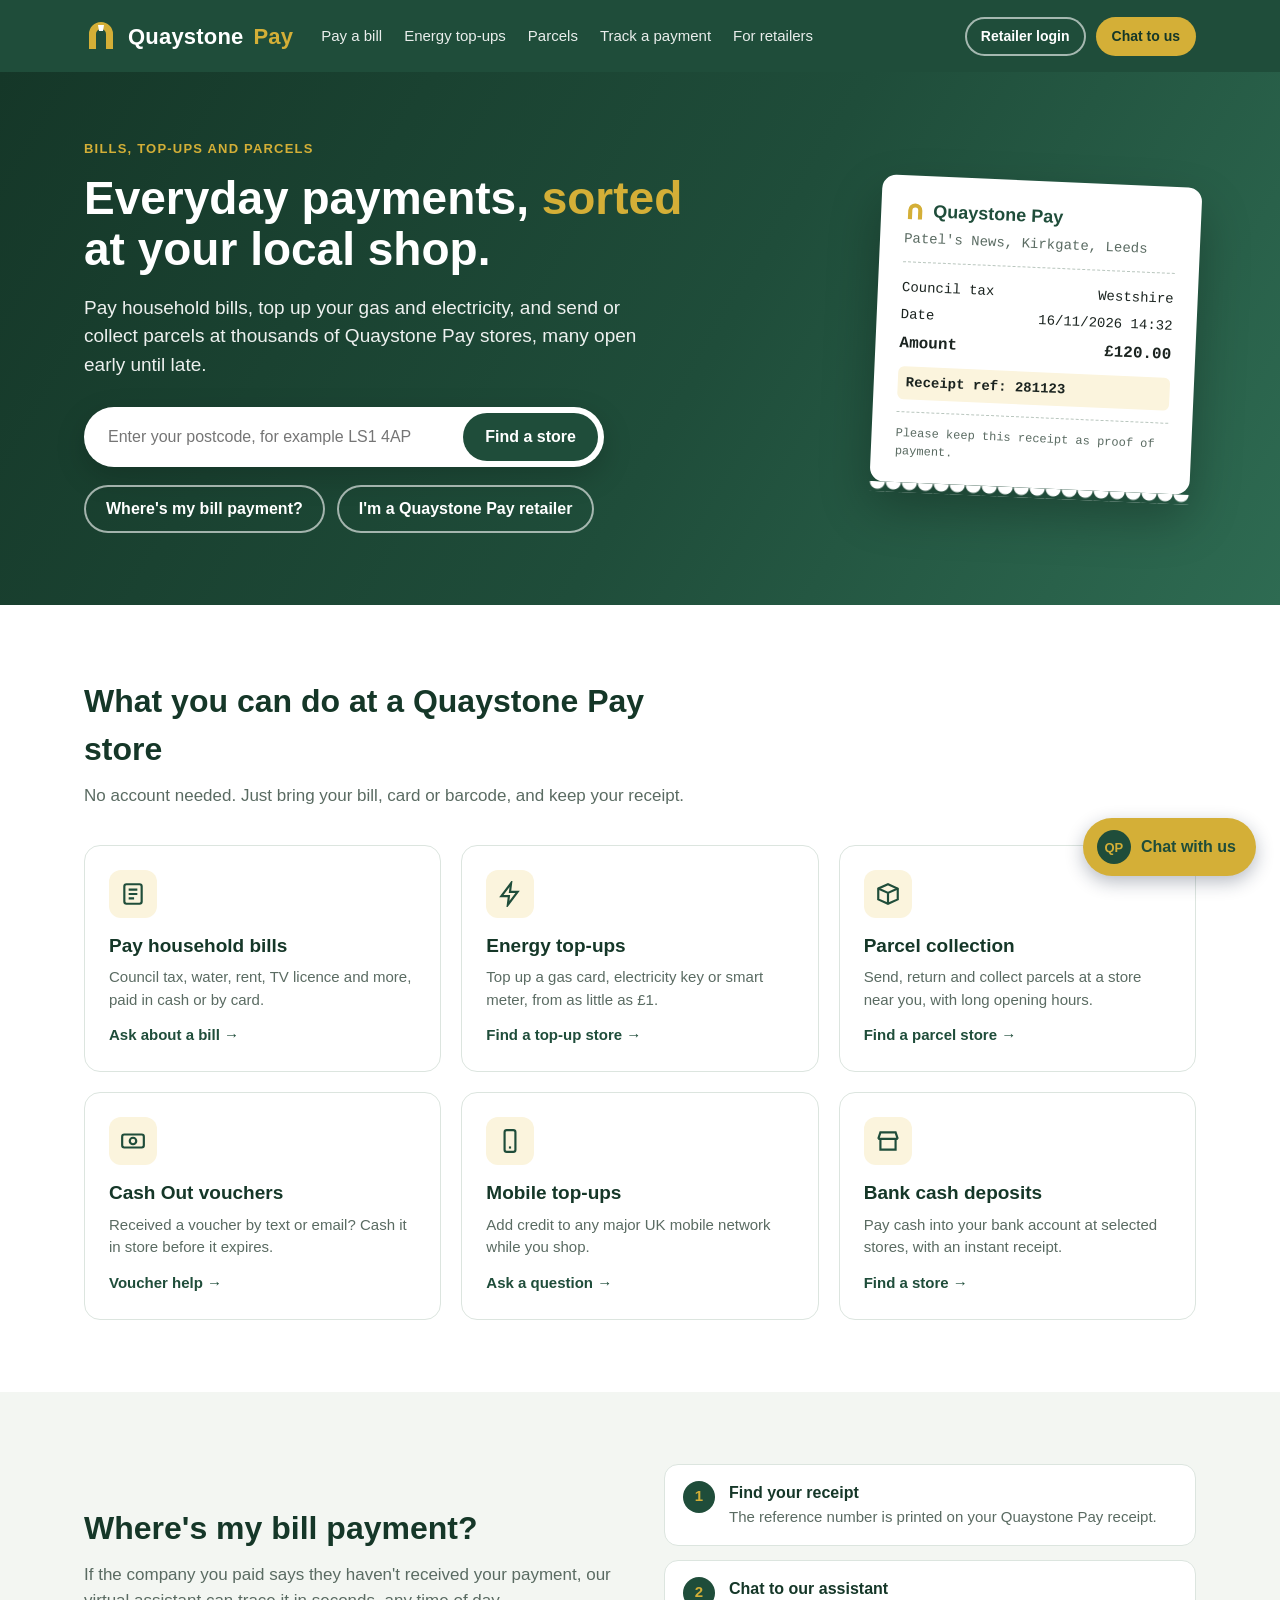
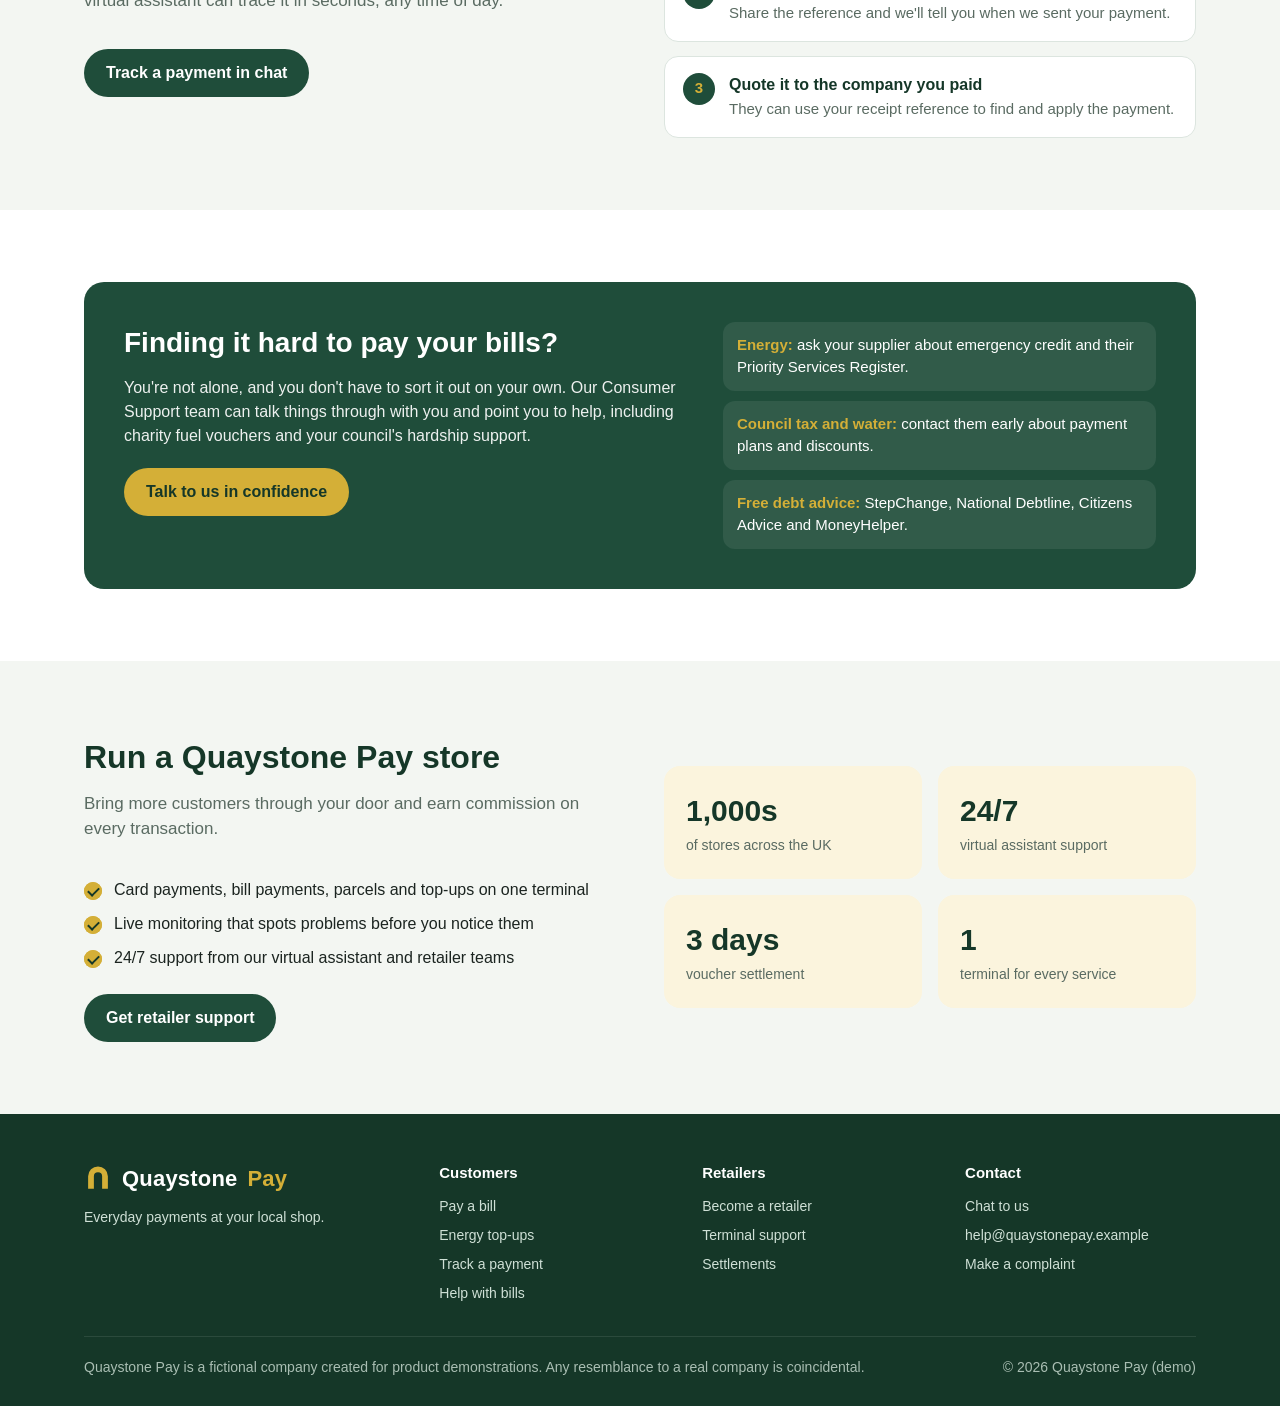
==== index.html @ 2b318c67 "Quaystone Pay demo website with custom web chat Co-authored-by: Cursor <cursoragent@cursor.com>" ====
<!DOCTYPE html>
<html lang="en-GB">
<head>
<meta charset="utf-8">
<meta name="viewport" content="width=device-width, initial-scale=1">
<title>Quaystone Pay | Bills, top-ups and parcels at your local shop</title>
<meta name="robots" content="noindex">
<link rel="stylesheet" href="quaystone-chat.css">
<style>
  :root {
    --forest: #1F4D3A; --forest-2: #2E6B52; --forest-dark: #153728;
    --gold: #D4AF37; --gold-soft: #FBF4DD; --ink: #1B2420; --muted: #5A6B62; --line: #DCE5DF; --bg: #F3F6F2;
  }
  * { box-sizing: border-box; }
  body { margin: 0; font-family: "Segoe UI", Arial, Helvetica, sans-serif; color: var(--ink); background: #fff; line-height: 1.5; }
  a { color: inherit; }
  .wrap { max-width: 1160px; margin: 0 auto; padding: 0 24px; }
  .btn { display: inline-flex; align-items: center; gap: 8px; border: 0; border-radius: 999px; padding: 12px 22px;
         font: inherit; font-weight: 700; cursor: pointer; text-decoration: none; }
  .btn-gold { background: var(--gold); color: var(--forest-dark); }
  .btn-gold:hover { background: #E2C254; }
  .btn-ghost { background: transparent; color: #fff; box-shadow: inset 0 0 0 2px rgba(255,255,255,.6); }
  .btn-ghost:hover { box-shadow: inset 0 0 0 2px #fff; }
  .btn-forest { background: var(--forest); color: #fff; }
  .btn-forest:hover { background: var(--forest-2); }

  .incident { display: none; background: var(--gold-soft); border-bottom: 1px solid #EAD9A0; color: var(--forest-dark); font-size: 14px; }
  .incident.show { display: block; }
  .incident .wrap { display: flex; gap: 10px; align-items: center; padding-top: 10px; padding-bottom: 10px; }
  .incident strong { white-space: nowrap; }

  header { background: var(--forest); color: #fff; position: sticky; top: 0; z-index: 10; }
  header .wrap { display: flex; align-items: center; gap: 28px; height: 72px; }
  .logo { display: flex; align-items: center; gap: 10px; font-size: 22px; font-weight: 800; letter-spacing: .2px; text-decoration: none; }
  .logo span { color: var(--gold); }
  nav { display: flex; gap: 22px; font-size: 15px; flex: 1; }
  nav a { text-decoration: none; opacity: .9; }
  nav a:hover { opacity: 1; text-decoration: underline; text-decoration-color: var(--gold); text-underline-offset: 6px; }
  .header-actions { display: flex; gap: 10px; }
  .header-actions .btn { padding: 9px 16px; font-size: 14px; }

  .hero { background: linear-gradient(120deg, var(--forest-dark) 0%, var(--forest) 55%, var(--forest-2) 100%); color: #fff; overflow: hidden; }
  .hero .wrap { display: grid; grid-template-columns: 1.15fr .85fr; gap: 48px; align-items: center; padding-top: 64px; padding-bottom: 72px; }
  .eyebrow { display: inline-block; font-size: 13px; font-weight: 700; letter-spacing: 1.2px; text-transform: uppercase; color: var(--gold); margin-bottom: 14px; }
  .hero h1 { font-size: 46px; line-height: 1.12; margin: 0 0 18px; }
  .hero h1 em { font-style: normal; color: var(--gold); }
  .hero p.lead { font-size: 19px; opacity: .92; margin: 0 0 28px; max-width: 560px; }
  .finder { display: flex; background: #fff; border-radius: 999px; padding: 6px; max-width: 520px; box-shadow: 0 10px 30px rgba(0,0,0,.18); }
  .finder input { flex: 1; border: 0; outline: none; font: inherit; font-size: 16px; padding: 0 18px; border-radius: 999px; color: var(--ink); min-width: 0; }
  .hero-links { margin-top: 18px; display: flex; gap: 12px; flex-wrap: wrap; }

  .receipt { background: #fff; color: var(--ink); border-radius: 14px; padding: 22px 24px; width: 320px; margin-left: auto;
             box-shadow: 0 24px 50px rgba(0,0,0,.28); transform: rotate(2.5deg); font-family: "Courier New", monospace; font-size: 14px; position: relative; }
  .receipt::after { content: ""; position: absolute; left: 0; right: 0; bottom: -10px; height: 10px;
                    background: radial-gradient(circle at 8px 0, #fff 7px, transparent 8px) repeat-x; background-size: 16px 10px; }
  .receipt .r-brand { font-family: "Segoe UI", Arial, sans-serif; font-weight: 800; color: var(--forest); font-size: 18px; display: flex; align-items: center; gap: 8px; }
  .receipt .r-row { display: flex; justify-content: space-between; padding: 3px 0; }
  .receipt hr { border: 0; border-top: 1px dashed #B9C6BE; margin: 12px 0; }
  .receipt .r-ref { background: var(--gold-soft); border-radius: 6px; padding: 6px 8px; font-weight: 700; margin-top: 8px; }
  .receipt .r-total { font-weight: 700; font-size: 16px; }

  section { padding: 72px 0; }
  .section-head { max-width: 640px; margin-bottom: 36px; }
  .section-head h2 { font-size: 32px; margin: 0 0 10px; color: var(--forest-dark); }
  .section-head p { color: var(--muted); font-size: 17px; margin: 0; }

  .services { display: grid; grid-template-columns: repeat(3, 1fr); gap: 20px; }
  .service { border: 1px solid var(--line); border-radius: 16px; padding: 24px; background: #fff; transition: transform .15s, box-shadow .15s; }
  .service:hover { transform: translateY(-3px); box-shadow: 0 12px 30px rgba(31,77,58,.12); }
  .service .icon { width: 48px; height: 48px; border-radius: 12px; background: var(--gold-soft); display: grid; place-items: center; margin-bottom: 14px; }
  .service h3 { margin: 0 0 6px; font-size: 19px; color: var(--forest-dark); }
  .service p { margin: 0 0 12px; color: var(--muted); font-size: 15px; }
  .service a { font-weight: 700; color: var(--forest); text-decoration: none; font-size: 15px; cursor: pointer; }
  .service a:hover { text-decoration: underline; }

  .track { background: var(--bg); }
  .track .wrap { display: grid; grid-template-columns: 1fr 1fr; gap: 48px; align-items: center; }
  .steps { list-style: none; padding: 0; margin: 0; display: grid; gap: 14px; }
  .steps li { display: flex; gap: 14px; background: #fff; border-radius: 14px; padding: 16px 18px; border: 1px solid var(--line); }
  .steps .num { flex: none; width: 32px; height: 32px; border-radius: 50%; background: var(--forest); color: var(--gold); font-weight: 800; display: grid; place-items: center; }
  .steps strong { display: block; color: var(--forest-dark); }
  .steps span { color: var(--muted); font-size: 15px; }

  .support { background: var(--forest); color: #fff; border-radius: 20px; padding: 40px; display: grid; grid-template-columns: 1.3fr 1fr; gap: 36px; }
  .support h2 { margin: 0 0 12px; font-size: 28px; }
  .support p { opacity: .92; margin: 0 0 20px; }
  .support ul { margin: 0; padding: 0; list-style: none; display: grid; gap: 10px; }
  .support li { background: rgba(255,255,255,.08); border-radius: 12px; padding: 12px 14px; font-size: 15px; }
  .support li b { color: var(--gold); }

  .retailers .wrap { display: grid; grid-template-columns: 1fr 1fr; gap: 48px; align-items: center; }
  .stats { display: grid; grid-template-columns: 1fr 1fr; gap: 16px; }
  .stat { border-radius: 16px; padding: 22px; background: var(--gold-soft); }
  .stat b { display: block; font-size: 30px; color: var(--forest-dark); }
  .stat span { color: var(--muted); font-size: 14px; }
  .ticks { list-style: none; padding: 0; margin: 0 0 24px; display: grid; gap: 10px; }
  .ticks li { padding-left: 30px; position: relative; }
  .ticks li::before { content: ""; position: absolute; left: 0; top: 4px; width: 18px; height: 18px; border-radius: 50%; background: var(--gold);
                      -webkit-mask: none; box-shadow: inset 0 0 0 5px var(--gold); }
  .ticks li::after { content: ""; position: absolute; left: 6px; top: 7px; width: 5px; height: 9px; border: solid var(--forest-dark); border-width: 0 2px 2px 0; transform: rotate(45deg); }

  footer { background: var(--forest-dark); color: #CFE0D6; padding: 48px 0 28px; font-size: 14px; }
  footer .cols { display: grid; grid-template-columns: 1.4fr 1fr 1fr 1fr; gap: 32px; margin-bottom: 32px; }
  footer h4 { color: #fff; margin: 0 0 12px; font-size: 15px; }
  footer ul { list-style: none; padding: 0; margin: 0; display: grid; gap: 8px; }
  footer a { text-decoration: none; }
  footer a:hover { color: #fff; }
  .disclaimer { border-top: 1px solid rgba(255,255,255,.12); padding-top: 20px; display: flex; justify-content: space-between; gap: 16px; flex-wrap: wrap; opacity: .8; }

  @media (max-width: 900px) {
    nav, .header-actions .btn-ghost { display: none; }
    .hero .wrap, .track .wrap, .retailers .wrap, .support { grid-template-columns: 1fr; }
    .receipt { margin: 10px auto 0; }
    .services { grid-template-columns: 1fr 1fr; }
    footer .cols { grid-template-columns: 1fr 1fr; }
    .hero h1 { font-size: 36px; }
  }
  @media (max-width: 560px) { .services { grid-template-columns: 1fr; } }
</style>
</head>
<body>

<div class="incident" id="incident" role="status">
  <div class="wrap">
    <strong>Retailer service update:</strong>
    <span>We're aware of an issue affecting card payments at some Quaystone Pay stores. Our engineers are working to fix it as quickly as possible.</span>
  </div>
</div>

<header>
  <div class="wrap">
    <a class="logo" href="#" aria-label="Quaystone Pay home">
      <svg width="34" height="34" viewBox="0 0 34 34" aria-hidden="true">
        <path d="M5 30V15a12 12 0 0 1 24 0v15h-7V15a5 5 0 0 0-10 0v15z" fill="#D4AF37"/>
        <path d="M14 6h6l-1 6h-4z" fill="#fff"/>
      </svg>
      Quaystone<span>Pay</span>
    </a>
    <nav aria-label="Main">
      <a href="#services">Pay a bill</a>
      <a href="#services">Energy top-ups</a>
      <a href="#services">Parcels</a>
      <a href="#track">Track a payment</a>
      <a href="#retailers">For retailers</a>
    </nav>
    <div class="header-actions">
      <a class="btn btn-ghost" href="#retailers">Retailer login</a>
      <button class="btn btn-gold" data-chat type="button">Chat to us</button>
    </div>
  </div>
</header>

<main>
  <div class="hero">
    <div class="wrap">
      <div>
        <span class="eyebrow">Bills, top-ups and parcels</span>
        <h1>Everyday payments, <em>sorted</em> at your local shop.</h1>
        <p class="lead">Pay household bills, top up your gas and electricity, and send or collect parcels at thousands of Quaystone Pay stores, many open early until late.</p>
        <form class="finder" id="finder" role="search" aria-label="Find a store">
          <input id="postcode" type="text" placeholder="Enter your postcode, for example LS1 4AP" aria-label="Postcode" autocomplete="postal-code">
          <button class="btn btn-forest" type="submit">Find a store</button>
        </form>
        <div class="hero-links">
          <button class="btn btn-ghost" data-chat type="button">Where's my bill payment?</button>
          <button class="btn btn-ghost" data-chat type="button">I'm a Quaystone Pay retailer</button>
        </div>
      </div>
      <div aria-hidden="true">
        <div class="receipt">
          <div class="r-brand">
            <svg width="20" height="20" viewBox="0 0 34 34"><path d="M5 30V15a12 12 0 0 1 24 0v15h-7V15a5 5 0 0 0-10 0v15z" fill="#D4AF37"/></svg>
            Quaystone Pay
          </div>
          <div style="color:#5A6B62;margin-top:4px">Patel's News, Kirkgate, Leeds</div>
          <hr>
          <div class="r-row"><span>Council tax</span><span>Westshire</span></div>
          <div class="r-row"><span>Date</span><span>16/11/2026 14:32</span></div>
          <div class="r-row r-total"><span>Amount</span><span>&pound;120.00</span></div>
          <div class="r-ref">Receipt ref: 281123</div>
          <hr>
          <div style="font-size:12px;color:#5A6B62">Please keep this receipt as proof of payment.</div>
        </div>
      </div>
    </div>
  </div>

  <section id="services">
    <div class="wrap">
      <div class="section-head">
        <h2>What you can do at a Quaystone Pay store</h2>
        <p>No account needed. Just bring your bill, card or barcode, and keep your receipt.</p>
      </div>
      <div class="services">
        <div class="service">
          <div class="icon"><svg width="26" height="26" viewBox="0 0 24 24" fill="none" stroke="#1F4D3A" stroke-width="2"><rect x="4" y="3" width="16" height="18" rx="2"/><path d="M8 8h8M8 12h8M8 16h5"/></svg></div>
          <h3>Pay household bills</h3>
          <p>Council tax, water, rent, TV licence and more, paid in cash or by card.</p>
          <a data-chat>Ask about a bill &rarr;</a>
        </div>
        <div class="service">
          <div class="icon"><svg width="26" height="26" viewBox="0 0 24 24" fill="none" stroke="#1F4D3A" stroke-width="2"><path d="M13 2 4 14h7l-1 8 9-12h-7z"/></svg></div>
          <h3>Energy top-ups</h3>
          <p>Top up a gas card, electricity key or smart meter, from as little as &pound;1.</p>
          <a data-chat>Find a top-up store &rarr;</a>
        </div>
        <div class="service">
          <div class="icon"><svg width="26" height="26" viewBox="0 0 24 24" fill="none" stroke="#1F4D3A" stroke-width="2"><path d="M3 7l9-4 9 4v10l-9 4-9-4z"/><path d="M3 7l9 4 9-4M12 11v10"/></svg></div>
          <h3>Parcel collection</h3>
          <p>Send, return and collect parcels at a store near you, with long opening hours.</p>
          <a data-chat>Find a parcel store &rarr;</a>
        </div>
        <div class="service">
          <div class="icon"><svg width="26" height="26" viewBox="0 0 24 24" fill="none" stroke="#1F4D3A" stroke-width="2"><rect x="2" y="6" width="20" height="12" rx="2"/><circle cx="12" cy="12" r="3"/></svg></div>
          <h3>Cash Out vouchers</h3>
          <p>Received a voucher by text or email? Cash it in store before it expires.</p>
          <a data-chat>Voucher help &rarr;</a>
        </div>
        <div class="service">
          <div class="icon"><svg width="26" height="26" viewBox="0 0 24 24" fill="none" stroke="#1F4D3A" stroke-width="2"><rect x="7" y="2" width="10" height="20" rx="2"/><path d="M11 18h2"/></svg></div>
          <h3>Mobile top-ups</h3>
          <p>Add credit to any major UK mobile network while you shop.</p>
          <a data-chat>Ask a question &rarr;</a>
        </div>
        <div class="service">
          <div class="icon"><svg width="26" height="26" viewBox="0 0 24 24" fill="none" stroke="#1F4D3A" stroke-width="2"><path d="M3 10h18M5 10V20h14V10M3 10l2-6h14l2 6"/></svg></div>
          <h3>Bank cash deposits</h3>
          <p>Pay cash into your bank account at selected stores, with an instant receipt.</p>
          <a data-chat>Find a store &rarr;</a>
        </div>
      </div>
    </div>
  </section>

  <section class="track" id="track">
    <div class="wrap">
      <div>
        <div class="section-head">
          <h2>Where's my bill payment?</h2>
          <p>If the company you paid says they haven't received your payment, our virtual assistant can trace it in seconds, any time of day.</p>
        </div>
        <button class="btn btn-forest" data-chat type="button">Track a payment in chat</button>
      </div>
      <ol class="steps">
        <li><span class="num">1</span><div><strong>Find your receipt</strong><span>The reference number is printed on your Quaystone Pay receipt.</span></div></li>
        <li><span class="num">2</span><div><strong>Chat to our assistant</strong><span>Share the reference and we'll tell you when we sent your payment.</span></div></li>
        <li><span class="num">3</span><div><strong>Quote it to the company you paid</strong><span>They can use your receipt reference to find and apply the payment.</span></div></li>
      </ol>
    </div>
  </section>

  <section id="support">
    <div class="wrap">
      <div class="support">
        <div>
          <h2>Finding it hard to pay your bills?</h2>
          <p>You're not alone, and you don't have to sort it out on your own. Our Consumer Support team can talk things through with you and point you to help, including charity fuel vouchers and your council's hardship support.</p>
          <button class="btn btn-gold" data-chat type="button">Talk to us in confidence</button>
        </div>
        <ul>
          <li><b>Energy:</b> ask your supplier about emergency credit and their Priority Services Register.</li>
          <li><b>Council tax and water:</b> contact them early about payment plans and discounts.</li>
          <li><b>Free debt advice:</b> StepChange, National Debtline, Citizens Advice and MoneyHelper.</li>
        </ul>
      </div>
    </div>
  </section>

  <section class="retailers" id="retailers" style="background:var(--bg)">
    <div class="wrap">
      <div>
        <div class="section-head">
          <h2>Run a Quaystone Pay store</h2>
          <p>Bring more customers through your door and earn commission on every transaction.</p>
        </div>
        <ul class="ticks">
          <li>Card payments, bill payments, parcels and top-ups on one terminal</li>
          <li>Live monitoring that spots problems before you notice them</li>
          <li>24/7 support from our virtual assistant and retailer teams</li>
        </ul>
        <button class="btn btn-forest" data-chat type="button">Get retailer support</button>
      </div>
      <div class="stats">
        <div class="stat"><b>1,000s</b><span>of stores across the UK</span></div>
        <div class="stat"><b>24/7</b><span>virtual assistant support</span></div>
        <div class="stat"><b>3 days</b><span>voucher settlement</span></div>
        <div class="stat"><b>1</b><span>terminal for every service</span></div>
      </div>
    </div>
  </section>
</main>

<footer>
  <div class="wrap">
    <div class="cols">
      <div>
        <a class="logo" href="#" style="color:#fff">
          <svg width="28" height="28" viewBox="0 0 34 34" aria-hidden="true"><path d="M5 30V15a12 12 0 0 1 24 0v15h-7V15a5 5 0 0 0-10 0v15z" fill="#D4AF37"/></svg>
          Quaystone<span>Pay</span>
        </a>
        <p style="margin-top:12px;max-width:280px">Everyday payments at your local shop.</p>
      </div>
      <div><h4>Customers</h4><ul><li><a href="#services">Pay a bill</a></li><li><a href="#services">Energy top-ups</a></li><li><a href="#track">Track a payment</a></li><li><a href="#support">Help with bills</a></li></ul></div>
      <div><h4>Retailers</h4><ul><li><a href="#retailers">Become a retailer</a></li><li><a href="#retailers">Terminal support</a></li><li><a href="#retailers">Settlements</a></li></ul></div>
      <div><h4>Contact</h4><ul><li><a data-chat href="#">Chat to us</a></li><li><a href="#">help@quaystonepay.example</a></li><li><a data-chat href="#">Make a complaint</a></li></ul></div>
    </div>
    <div class="disclaimer">
      <span>Quaystone Pay is a fictional company created for product demonstrations. Any resemblance to a real company is coincidental.</span>
      <span>&copy; 2026 Quaystone Pay (demo)</span>
    </div>
  </div>
</footer>

<script>
  (function () {
    var params = new URLSearchParams(location.search);
    if (params.get("incident") === "1") document.getElementById("incident").classList.add("show");
    function openChat(e) {
      if (e) e.preventDefault();
      if (window.QuaystoneChat) window.QuaystoneChat.open();
    }
    document.querySelectorAll("[data-chat]").forEach(function (node) { node.addEventListener("click", openChat); });
    document.getElementById("finder").addEventListener("submit", openChat);
  })();
</script>
<script>
  window.PP_CHAT_CONFIG = {
    environment: "prod-euw2",
    deploymentId: ""
  };
</script>
<script src="quaystone-chat-faqs.js"></script>
<script src="quaystone-chat.js"></script>
</body>
</html>
---- quaystone-chat.css ----
#ppc-root, #ppc-root * { box-sizing: border-box; font-family: Arial, "Helvetica Neue", Helvetica, sans-serif; }
#ppc-root { --navy: #1F4D3A; --navy-2: #2E6B52; --yellow: #D4AF37; --bg: #F3F6F2; --muted: #5B6475; --line: #D6E0D9; --green: #1E7B4A; }

#ppc-launcher {
  position: fixed; right: 24px; bottom: 24px; z-index: 2147483646;
  display: flex; align-items: center; gap: 10px;
  background: var(--yellow); color: var(--navy); border: none; border-radius: 30px;
  padding: 12px 20px 12px 14px; font-weight: 700; font-size: 16px; cursor: pointer;
  box-shadow: 0 6px 18px rgba(20, 33, 61, .3); transition: transform .15s ease;
}
#ppc-launcher:hover { transform: translateY(-2px); }
#ppc-launcher .ppc-launcher-icon {
  width: 34px; height: 34px; border-radius: 50%; background: var(--navy); color: var(--yellow);
  display: flex; align-items: center; justify-content: center; font-size: 13px; font-weight: 800;
}
#ppc-launcher.ppc-hidden { display: none; }
#ppc-teaser {
  position: fixed; right: 24px; bottom: 90px; z-index: 2147483646; max-width: 260px;
  background: #fff; color: var(--navy); border-radius: 14px 14px 4px 14px; padding: 12px 14px;
  font-size: 14px; box-shadow: 0 6px 18px rgba(20, 33, 61, .2); border: 1px solid var(--line);
}
#ppc-teaser.ppc-hidden { display: none; }

#ppc-panel {
  position: fixed; right: 24px; bottom: 24px; z-index: 2147483647;
  width: 400px; height: min(680px, calc(100vh - 48px));
  display: flex; flex-direction: column; overflow: hidden;
  background: var(--bg); border-radius: 16px; box-shadow: 0 12px 40px rgba(20, 33, 61, .35);
  transform-origin: bottom right; transition: transform .2s ease, opacity .2s ease;
}
#ppc-panel.ppc-closed { transform: scale(.9); opacity: 0; pointer-events: none; }

.ppc-header { background: var(--navy); color: #fff; padding: 14px 16px 12px; display: flex; align-items: center; gap: 12px; }
.ppc-header-avatar {
  width: 40px; height: 40px; border-radius: 50%; background: var(--yellow); color: var(--navy);
  display: flex; align-items: center; justify-content: center; font-weight: 800; font-size: 14px; flex: none;
}
.ppc-header-avatar.ppc-human { background: var(--green); color: #fff; }
.ppc-header-text { flex: 1; min-width: 0; }
.ppc-brand { font-size: 17px; font-weight: 800; }
.ppc-brand span { color: var(--yellow); }
.ppc-status { font-size: 12px; color: #CFE0D6; margin-top: 2px; display: flex; align-items: center; gap: 6px; }
.ppc-status::before { content: ""; width: 8px; height: 8px; border-radius: 50%; background: #3DDC84; }
.ppc-header button {
  background: transparent; border: none; color: #fff; font-size: 20px; cursor: pointer;
  width: 32px; height: 32px; border-radius: 50%;
}
.ppc-header button:hover { background: rgba(255, 255, 255, .12); }
.ppc-stripe { height: 4px; background: var(--yellow); flex: none; }

.ppc-tabs { display: flex; background: #fff; border-bottom: 1px solid var(--line); flex: none; }
.ppc-tab {
  flex: 1; background: none; border: none; border-bottom: 3px solid transparent; padding: 10px 8px;
  font-size: 13px; font-weight: 700; color: var(--muted); cursor: pointer;
}
.ppc-tab.ppc-active { color: var(--navy); border-bottom-color: var(--yellow); }
.ppc-view { flex: 1; min-height: 0; display: flex; flex-direction: column; }
.ppc-hidden-view { display: none; }

.ppc-help { overflow-y: auto; padding: 14px; gap: 10px; }
.ppc-help-intro { font-size: 13px; color: var(--muted); }
.ppc-help-search {
  width: 100%; border: 1px solid var(--line); border-radius: 20px; padding: 10px 14px; font-size: 14px; outline: none; flex: none;
}
.ppc-help-search:focus { border-color: var(--navy-2); }
.ppc-help-group { margin-top: 6px; }
.ppc-help-group-title { font-size: 11px; font-weight: 800; letter-spacing: .5px; text-transform: uppercase; color: var(--muted); margin: 6px 2px; }
.ppc-faq { background: #fff; border: 1px solid var(--line); border-radius: 10px; margin-bottom: 6px; overflow: hidden; }
.ppc-faq-q {
  width: 100%; text-align: left; background: none; border: none; padding: 11px 36px 11px 12px; position: relative;
  font-size: 13.5px; font-weight: 700; color: var(--navy); cursor: pointer; line-height: 1.35;
}
.ppc-faq-q::after { content: "+"; position: absolute; right: 14px; top: 9px; font-size: 18px; color: var(--navy-2); }
.ppc-open .ppc-faq-q::after { content: "\2013"; }
.ppc-faq-q:hover { background: #F6F8F5; }
.ppc-faq-a { display: none; padding: 0 12px 12px; font-size: 13px; color: #1B1F27; line-height: 1.5; border-top: 3px solid var(--yellow); }
.ppc-open .ppc-faq-a { display: block; }
.ppc-faq-a p { margin: 10px 0 4px; }
.ppc-faq-a ol, .ppc-faq-a ul { margin: 8px 0 4px; padding-left: 20px; }
.ppc-faq-a li { margin-bottom: 4px; }
.ppc-faq-cta {
  margin-top: 8px; background: var(--navy); color: #fff; border: none; border-radius: 16px;
  padding: 8px 14px; font-size: 12.5px; font-weight: 700; cursor: pointer;
}
.ppc-faq-cta:hover { background: var(--navy-2); }
.ppc-help-empty { display: none; text-align: center; font-size: 13px; color: var(--muted); padding: 16px; }
.ppc-help-empty .ppc-chip { margin-top: 8px; }

.ppc-banner { display: none; padding: 10px 16px; font-size: 13px; font-weight: 700; color: var(--navy); background: #FFF4CC; border-bottom: 1px solid #F3DE8A; }
.ppc-banner.ppc-show { display: flex; align-items: center; gap: 8px; }
.ppc-banner.ppc-connected { background: #E3F4EA; border-bottom-color: #BFE3CC; color: var(--green); }
.ppc-spinner { width: 14px; height: 14px; border: 2px solid var(--navy); border-top-color: transparent; border-radius: 50%; animation: ppc-spin .8s linear infinite; }
@keyframes ppc-spin { to { transform: rotate(360deg); } }

.ppc-log { flex: 1; overflow-y: auto; padding: 16px 14px 8px; display: flex; flex-direction: column; gap: 10px; }
.ppc-row { display: flex; gap: 8px; align-items: flex-end; max-width: 100%; }
.ppc-row.ppc-me { justify-content: flex-end; }
.ppc-avatar {
  width: 28px; height: 28px; border-radius: 50%; background: var(--yellow); color: var(--navy);
  font-size: 11px; font-weight: 800; display: flex; align-items: center; justify-content: center; flex: none;
}
.ppc-avatar.ppc-human { background: var(--green); color: #fff; }
.ppc-stack { display: flex; flex-direction: column; gap: 6px; max-width: 80%; }
.ppc-me .ppc-stack { align-items: flex-end; }
.ppc-name { font-size: 11px; color: var(--muted); margin: 0 4px; }
.ppc-bubble { padding: 10px 13px; border-radius: 16px; font-size: 14px; line-height: 1.45; white-space: pre-wrap; word-wrap: break-word; }
.ppc-them .ppc-bubble { background: #fff; color: #1B1F27; border: 1px solid var(--line); border-bottom-left-radius: 4px; }
.ppc-me .ppc-bubble { background: var(--navy); color: #fff; border-bottom-right-radius: 4px; }
.ppc-time { font-size: 10px; color: var(--muted); margin: 0 4px; }

.ppc-system { align-self: center; font-size: 12px; color: var(--muted); background: #E8EFEA; border-radius: 12px; padding: 5px 12px; text-align: center; }
.ppc-system.ppc-success { background: #E3F4EA; color: var(--green); font-weight: 700; }

.ppc-card { background: #fff; border: 1px solid var(--line); border-radius: 12px; overflow: hidden; width: 100%; min-width: 250px; }
.ppc-card-head { background: var(--navy); color: #fff; padding: 9px 12px; font-size: 12px; font-weight: 700; letter-spacing: .3px; display: flex; justify-content: space-between; align-items: center; }
.ppc-card-head .ppc-pill { background: var(--yellow); color: var(--navy); border-radius: 10px; padding: 2px 8px; font-size: 11px; }
.ppc-card-body { padding: 12px; font-size: 13px; color: #1B1F27; }
.ppc-card-title { font-size: 15px; font-weight: 800; color: var(--navy); }
.ppc-card-line { margin-top: 5px; color: var(--muted); }
.ppc-tags { display: flex; flex-wrap: wrap; gap: 5px; margin-top: 9px; }
.ppc-tag { font-size: 11px; background: #EEF3EF; color: var(--navy); border-radius: 10px; padding: 3px 8px; }
.ppc-tag.ppc-match { background: var(--yellow); font-weight: 700; }
.ppc-card-actions { border-top: 1px solid var(--line); display: flex; }
.ppc-card-actions a { flex: 1; text-align: center; padding: 9px; font-size: 13px; font-weight: 700; color: var(--navy); text-decoration: none; }
.ppc-card-actions a:hover { background: #F6F8F5; }

.ppc-steps { margin-top: 10px; display: flex; flex-direction: column; gap: 8px; }
.ppc-step { display: flex; gap: 10px; align-items: flex-start; }
.ppc-dot { width: 20px; height: 20px; border-radius: 50%; flex: none; display: flex; align-items: center; justify-content: center; font-size: 11px; font-weight: 800; }
.ppc-dot.ppc-done { background: var(--green); color: #fff; }
.ppc-dot.ppc-wait { background: #fff; border: 2px solid var(--yellow); color: var(--navy); }
.ppc-step-text strong { display: block; color: var(--navy); font-size: 13px; }
.ppc-step-text span { color: var(--muted); font-size: 12px; }
.ppc-note { margin-top: 10px; font-size: 12px; background: #FFF8DB; border-radius: 8px; padding: 8px 10px; color: var(--navy); }

.ppc-typing { display: inline-flex; gap: 4px; padding: 12px 14px; background: #fff; border: 1px solid var(--line); border-radius: 16px; border-bottom-left-radius: 4px; }
.ppc-typing i { width: 7px; height: 7px; border-radius: 50%; background: var(--navy-2); opacity: .4; animation: ppc-bounce 1.2s infinite; }
.ppc-typing i:nth-child(2) { animation-delay: .15s; }
.ppc-typing i:nth-child(3) { animation-delay: .3s; }
@keyframes ppc-bounce { 0%, 60%, 100% { transform: translateY(0); opacity: .4; } 30% { transform: translateY(-4px); opacity: 1; } }

.ppc-chips { display: flex; flex-wrap: wrap; gap: 6px; padding: 4px 14px 8px; }
.ppc-chip {
  background: #fff; color: var(--navy); border: 1.5px solid var(--navy); border-radius: 18px;
  padding: 7px 13px; font-size: 13px; font-weight: 700; cursor: pointer;
}
.ppc-chip:hover { background: var(--yellow); border-color: var(--yellow); }

.ppc-composer { display: flex; gap: 8px; padding: 10px 12px 12px; background: #fff; border-top: 1px solid var(--line); }
.ppc-composer textarea {
  flex: 1; resize: none; border: 1px solid var(--line); border-radius: 20px; padding: 10px 14px;
  font-size: 14px; max-height: 110px; outline: none; color: #1B1F27;
}
.ppc-composer textarea:focus { border-color: var(--navy-2); }
.ppc-composer button {
  width: 42px; height: 42px; border-radius: 50%; border: none; background: var(--yellow); color: var(--navy);
  font-size: 18px; font-weight: 800; cursor: pointer; flex: none;
}
.ppc-composer button:disabled { opacity: .5; cursor: default; }
.ppc-footer { text-align: center; font-size: 10px; color: var(--muted); padding: 0 0 8px; background: #fff; }

.ppc-ended { display: none; padding: 12px; background: #fff; border-top: 1px solid var(--line); text-align: center; }
.ppc-ended.ppc-show { display: block; }
.ppc-ended button { background: var(--navy); color: #fff; border: none; border-radius: 20px; padding: 10px 18px; font-weight: 700; cursor: pointer; }

@media (max-width: 600px) {
  #ppc-panel { right: 0; bottom: 0; width: 100vw; height: 100vh; border-radius: 0; }
  #ppc-launcher { right: 16px; bottom: 16px; }
}
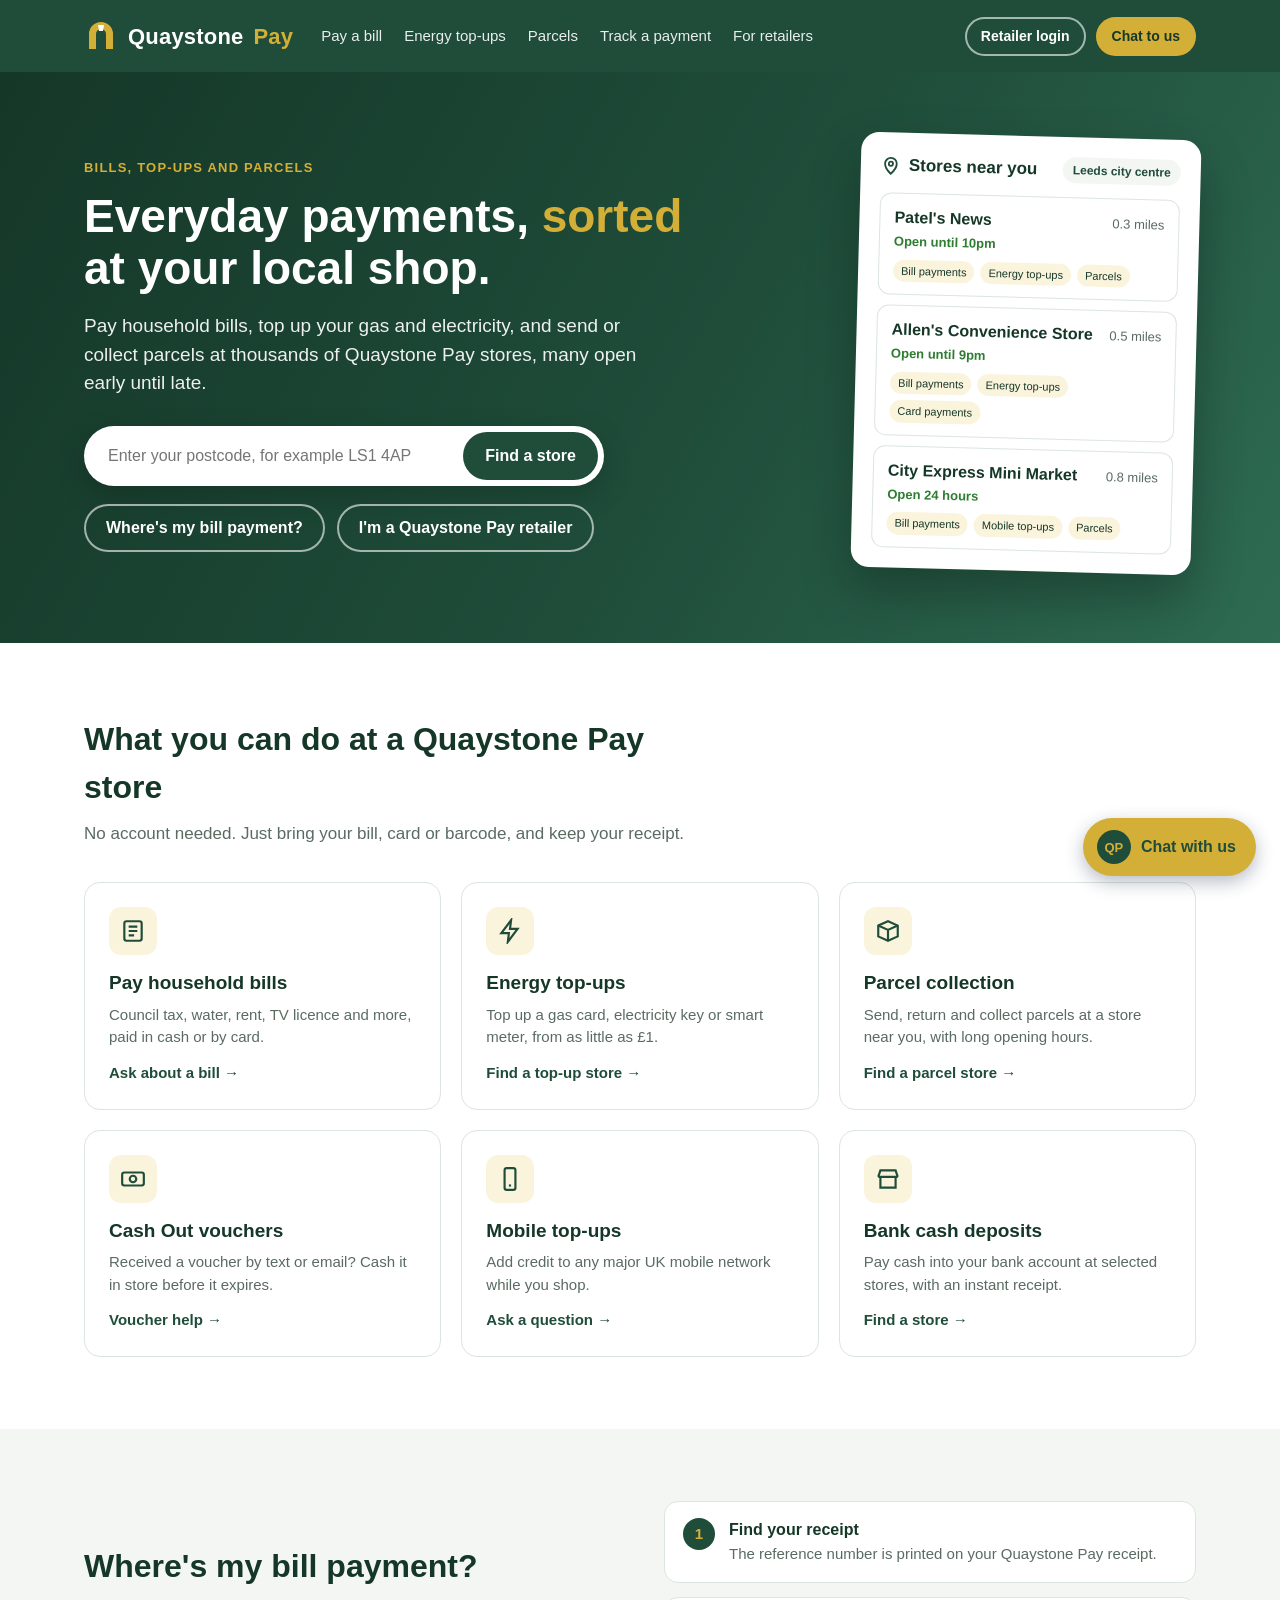
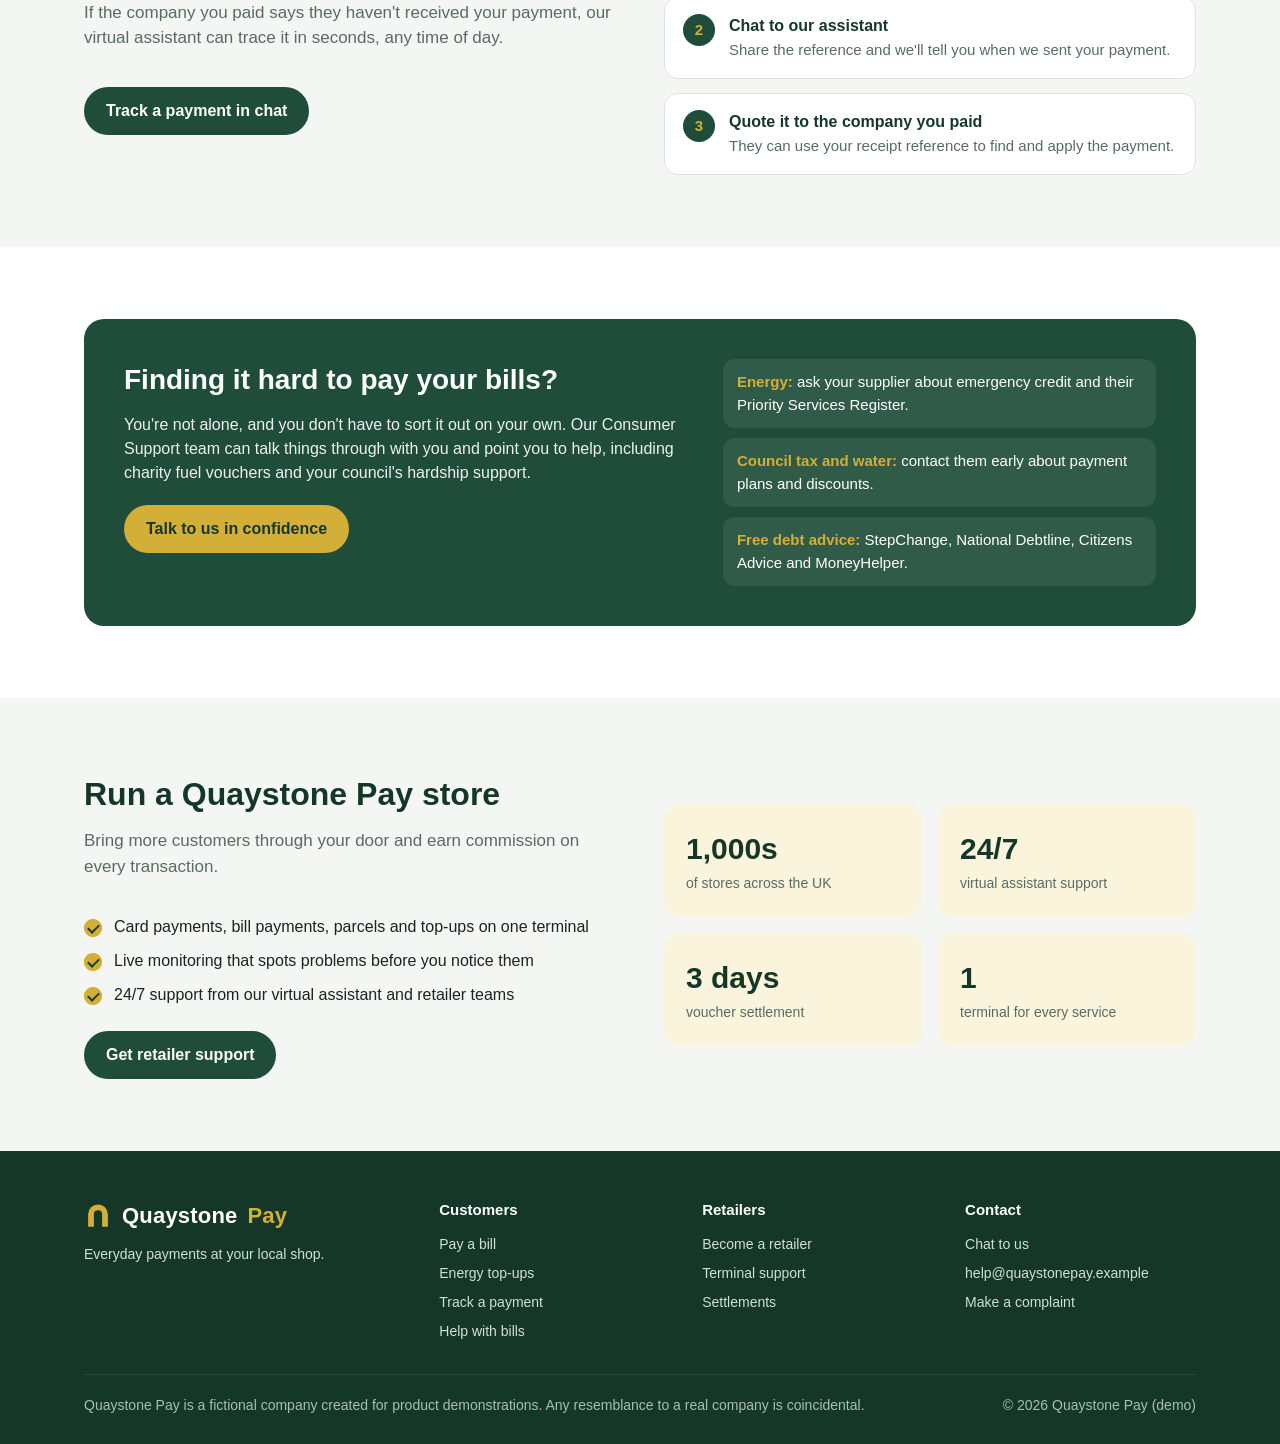
==== commit a1d4a75b: "Replace hero receipt with a nearby stores card Co-authored-by: Cursor <cursoragent@cursor.com>" ====
--- a/index.html
+++ b/index.html
@@ -49,17 +49,21 @@
   .finder input { flex: 1; border: 0; outline: none; font: inherit; font-size: 16px; padding: 0 18px; border-radius: 999px; color: var(--ink); min-width: 0; }
   .hero-links { margin-top: 18px; display: flex; gap: 12px; flex-wrap: wrap; }
 
-  .receipt { background: #fff; color: var(--ink); border-radius: 14px; padding: 22px 24px; width: 320px; margin-left: auto;
-             box-shadow: 0 24px 50px rgba(0,0,0,.28); transform: rotate(2.5deg); font-family: "Courier New", monospace; font-size: 14px; position: relative; }
-  .receipt::after { content: ""; position: absolute; left: 0; right: 0; bottom: -10px; height: 10px;
-                    background: radial-gradient(circle at 8px 0, #fff 7px, transparent 8px) repeat-x; background-size: 16px 10px; }
-  .receipt .r-brand { font-family: "Segoe UI", Arial, sans-serif; font-weight: 800; color: var(--forest); font-size: 18px; display: flex; align-items: center; gap: 8px; }
-  .receipt .r-row { display: flex; justify-content: space-between; padding: 3px 0; }
-  .receipt hr { border: 0; border-top: 1px dashed #B9C6BE; margin: 12px 0; }
-  .receipt .r-ref { background: var(--gold-soft); border-radius: 6px; padding: 6px 8px; font-weight: 700; margin-top: 8px; }
-  .receipt .r-total { font-weight: 700; font-size: 16px; }
-
-  section { padding: 72px 0; }
+  .stores-card { background: #fff; color: var(--ink); border-radius: 18px; padding: 20px; width: 340px; margin-left: auto;
+                 box-shadow: 0 24px 50px rgba(0,0,0,.28); transform: rotate(1.5deg); }
+  .stores-card .s-head { display: flex; align-items: center; justify-content: space-between; margin-bottom: 14px; }
+  .stores-card .s-title { font-weight: 800; color: var(--forest-dark); font-size: 17px; display: flex; align-items: center; gap: 8px; }
+  .stores-card .s-near { font-size: 12px; font-weight: 700; color: var(--forest); background: var(--bg); border-radius: 999px; padding: 4px 10px; }
+  .stores-card .s-store { border: 1px solid var(--line); border-radius: 12px; padding: 12px 14px; margin-top: 10px; }
+  .stores-card .s-store:first-of-type { border-color: var(--gold); box-shadow: inset 4px 0 0 var(--gold); }
+  .stores-card .s-row { display: flex; justify-content: space-between; align-items: baseline; gap: 10px; }
+  .stores-card .s-name { font-weight: 700; color: var(--forest-dark); }
+  .stores-card .s-dist { font-size: 13px; color: var(--muted); white-space: nowrap; }
+  .stores-card .s-open { font-size: 13px; color: #2E7D32; font-weight: 700; margin-top: 2px; }
+  .stores-card .s-tags { display: flex; flex-wrap: wrap; gap: 6px; margin-top: 8px; }
+  .stores-card .s-tags span { font-size: 11px; background: var(--gold-soft); color: var(--forest-dark); border-radius: 999px; padding: 3px 8px; }
+
+  main section { padding: 72px 0; }
   .section-head { max-width: 640px; margin-bottom: 36px; }
   .section-head h2 { font-size: 32px; margin: 0 0 10px; color: var(--forest-dark); }
   .section-head p { color: var(--muted); font-size: 17px; margin: 0; }
@@ -110,7 +114,7 @@
   @media (max-width: 900px) {
     nav, .header-actions .btn-ghost { display: none; }
     .hero .wrap, .track .wrap, .retailers .wrap, .support { grid-template-columns: 1fr; }
-    .receipt { margin: 10px auto 0; }
+    .stores-card { margin: 10px auto 0; }
     .services { grid-template-columns: 1fr 1fr; }
     footer .cols { grid-template-columns: 1fr 1fr; }
     .hero h1 { font-size: 36px; }
@@ -167,19 +171,29 @@
         </div>
       </div>
       <div aria-hidden="true">
-        <div class="receipt">
-          <div class="r-brand">
-            <svg width="20" height="20" viewBox="0 0 34 34"><path d="M5 30V15a12 12 0 0 1 24 0v15h-7V15a5 5 0 0 0-10 0v15z" fill="#D4AF37"/></svg>
-            Quaystone Pay
+        <div class="stores-card">
+          <div class="s-head">
+            <div class="s-title">
+              <svg width="20" height="20" viewBox="0 0 24 24" fill="none" stroke="#1F4D3A" stroke-width="2.2"><path d="M12 22s7-6.2 7-12a7 7 0 0 0-14 0c0 5.8 7 12 7 12z"/><circle cx="12" cy="10" r="2.5"/></svg>
+              Stores near you
+            </div>
+            <span class="s-near">Leeds city centre</span>
           </div>
-          <div style="color:#5A6B62;margin-top:4px">Patel's News, Kirkgate, Leeds</div>
-          <hr>
-          <div class="r-row"><span>Council tax</span><span>Westshire</span></div>
-          <div class="r-row"><span>Date</span><span>16/11/2026 14:32</span></div>
-          <div class="r-row r-total"><span>Amount</span><span>&pound;120.00</span></div>
-          <div class="r-ref">Receipt ref: 281123</div>
-          <hr>
-          <div style="font-size:12px;color:#5A6B62">Please keep this receipt as proof of payment.</div>
+          <div class="s-store">
+            <div class="s-row"><span class="s-name">Patel's News</span><span class="s-dist">0.3 miles</span></div>
+            <div class="s-open">Open until 10pm</div>
+            <div class="s-tags"><span>Bill payments</span><span>Energy top-ups</span><span>Parcels</span></div>
+          </div>
+          <div class="s-store">
+            <div class="s-row"><span class="s-name">Allen's Convenience Store</span><span class="s-dist">0.5 miles</span></div>
+            <div class="s-open">Open until 9pm</div>
+            <div class="s-tags"><span>Bill payments</span><span>Energy top-ups</span><span>Card payments</span></div>
+          </div>
+          <div class="s-store">
+            <div class="s-row"><span class="s-name">City Express Mini Market</span><span class="s-dist">0.8 miles</span></div>
+            <div class="s-open">Open 24 hours</div>
+            <div class="s-tags"><span>Bill payments</span><span>Mobile top-ups</span><span>Parcels</span></div>
+          </div>
         </div>
       </div>
     </div>
@@ -326,7 +340,7 @@
 <script>
   window.PP_CHAT_CONFIG = {
     environment: "prod-euw2",
-    deploymentId: ""
+    deploymentId: "3a23f5e9-56b7-4a46-8abd-d7397ac23b45"
   };
 </script>
 <script src="quaystone-chat-faqs.js"></script>
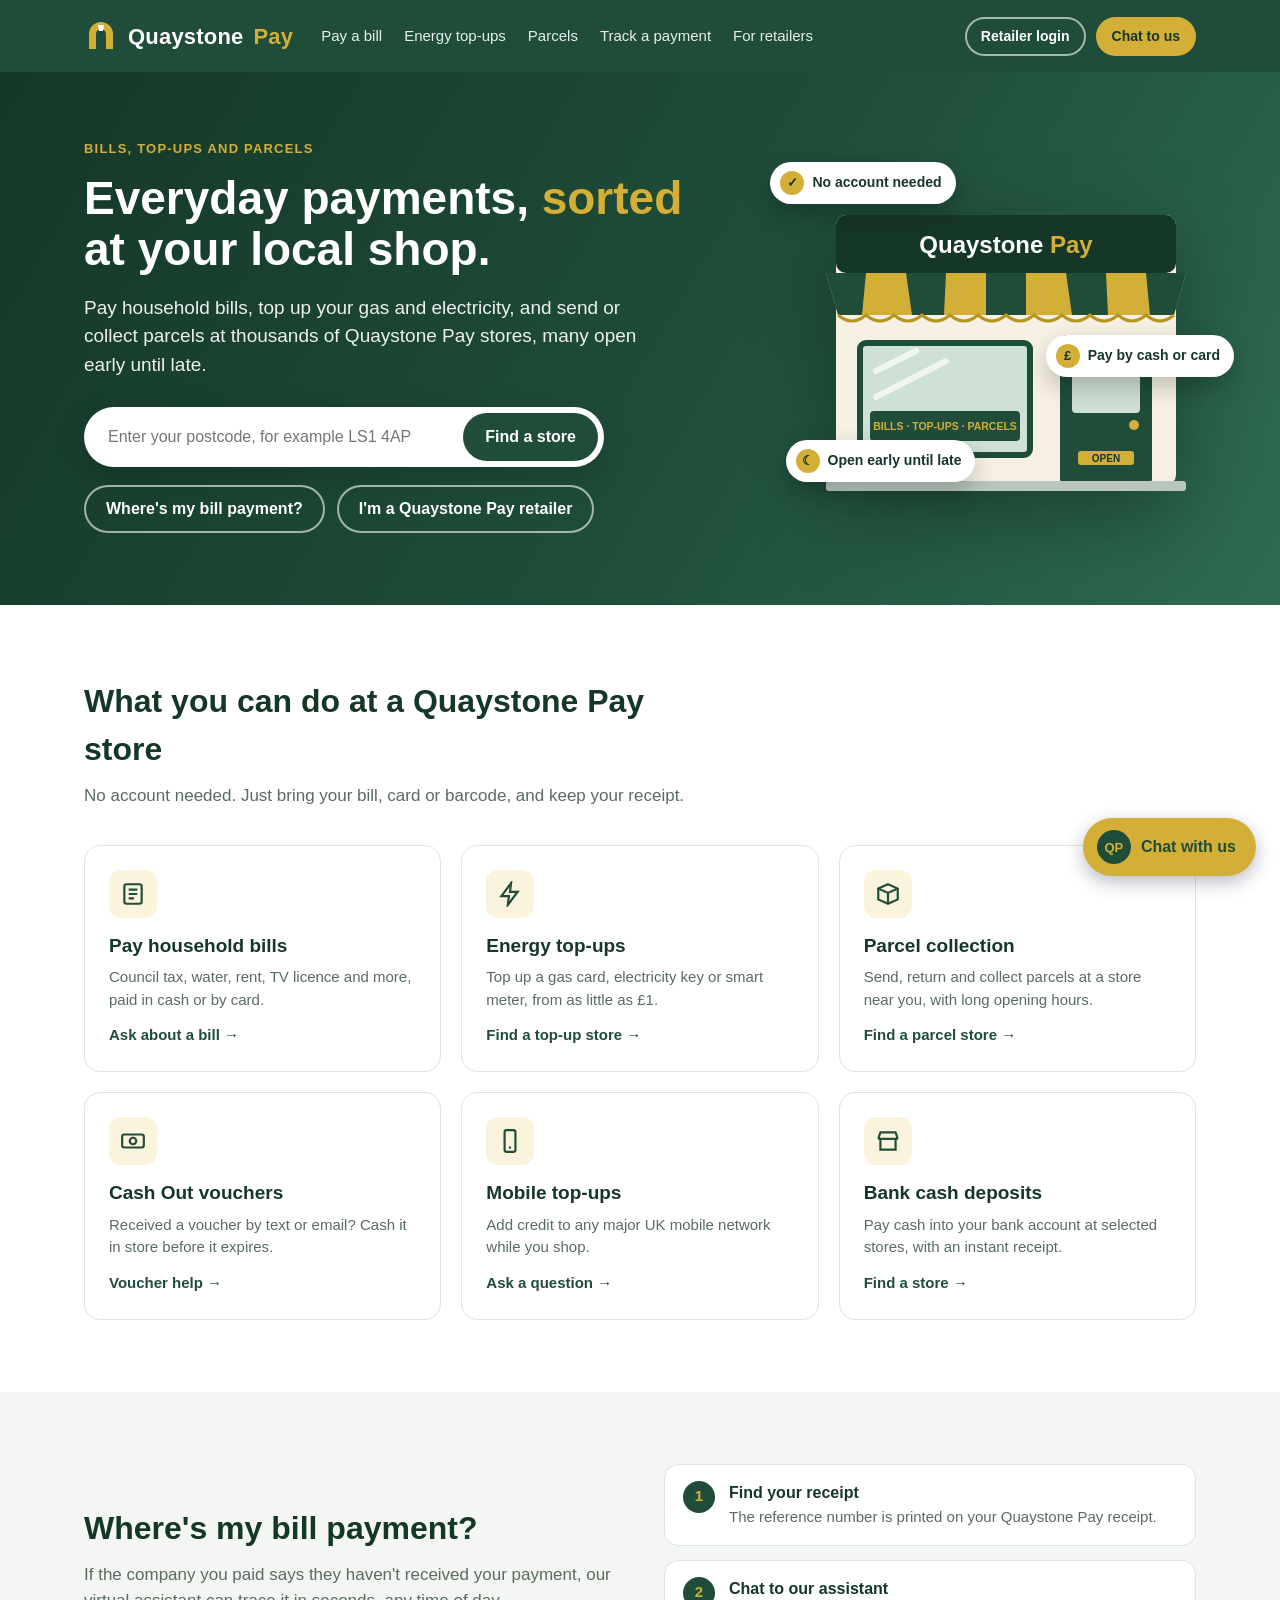
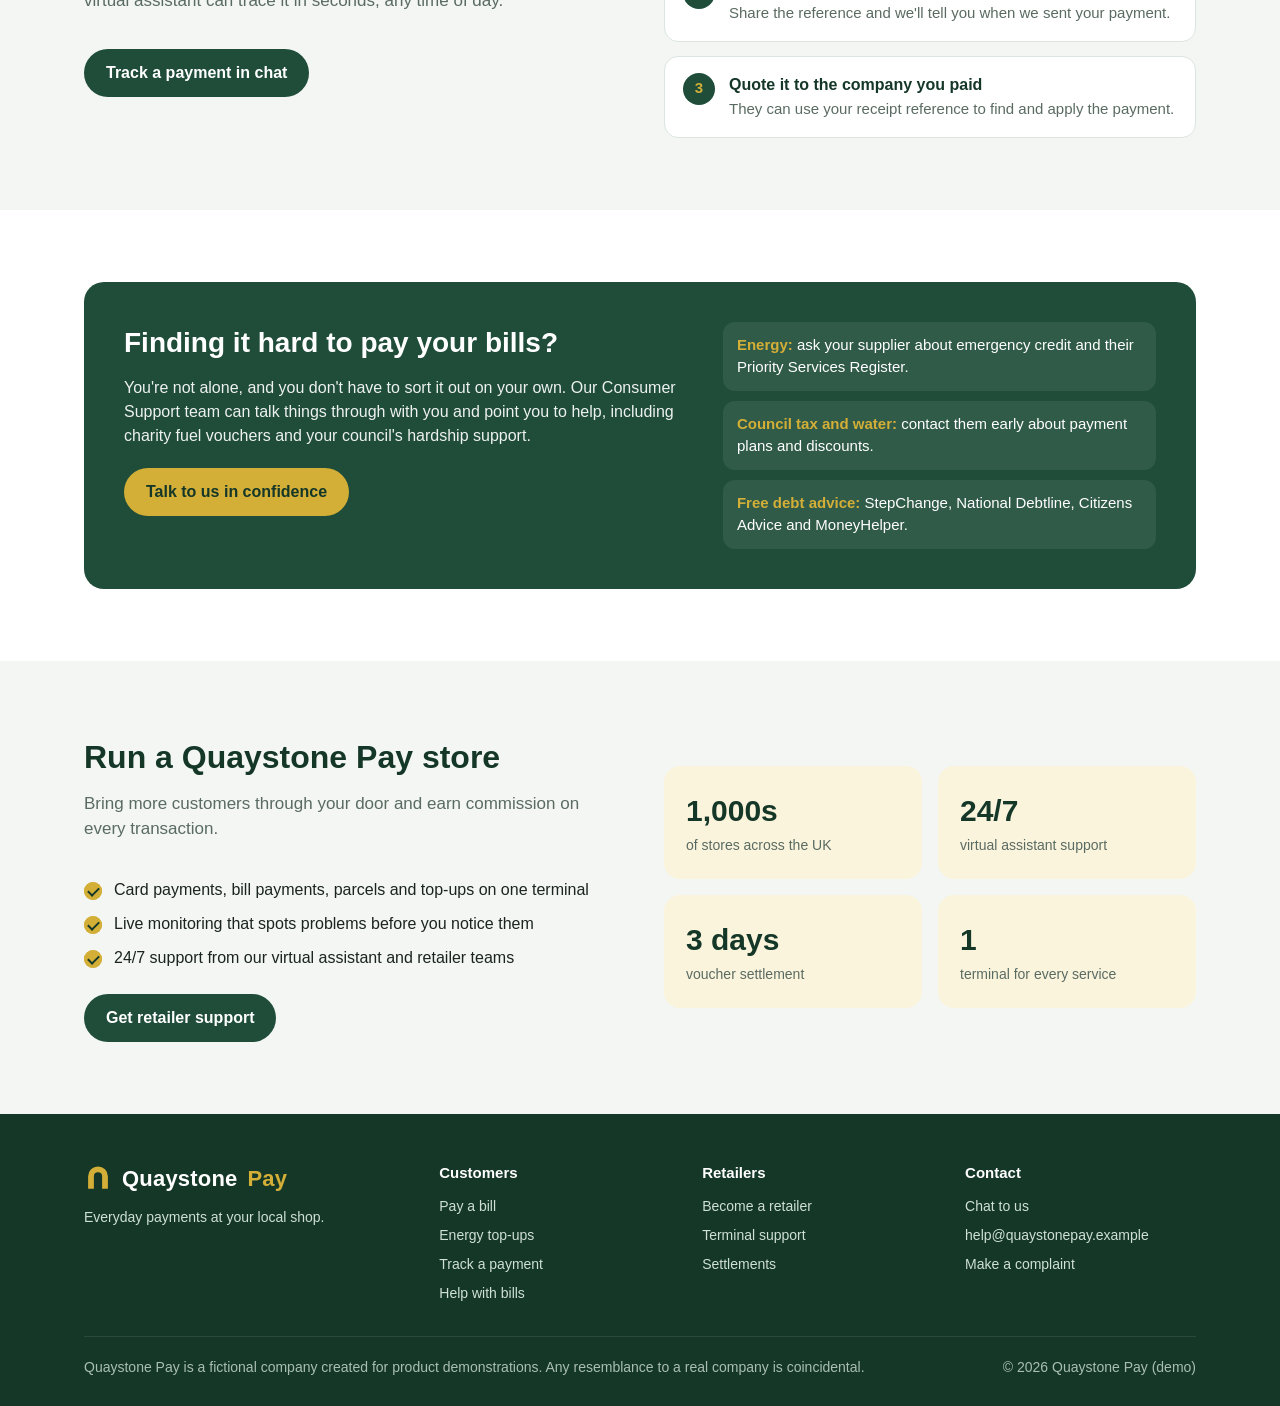
==== commit 5b617b96: "Replace hero stores card with a generic shopfront illustration Co-authored-by: Cursor <cursoragent@c" ====
--- a/index.html
+++ b/index.html
@@ -49,19 +49,14 @@
   .finder input { flex: 1; border: 0; outline: none; font: inherit; font-size: 16px; padding: 0 18px; border-radius: 999px; color: var(--ink); min-width: 0; }
   .hero-links { margin-top: 18px; display: flex; gap: 12px; flex-wrap: wrap; }
 
-  .stores-card { background: #fff; color: var(--ink); border-radius: 18px; padding: 20px; width: 340px; margin-left: auto;
-                 box-shadow: 0 24px 50px rgba(0,0,0,.28); transform: rotate(1.5deg); }
-  .stores-card .s-head { display: flex; align-items: center; justify-content: space-between; margin-bottom: 14px; }
-  .stores-card .s-title { font-weight: 800; color: var(--forest-dark); font-size: 17px; display: flex; align-items: center; gap: 8px; }
-  .stores-card .s-near { font-size: 12px; font-weight: 700; color: var(--forest); background: var(--bg); border-radius: 999px; padding: 4px 10px; }
-  .stores-card .s-store { border: 1px solid var(--line); border-radius: 12px; padding: 12px 14px; margin-top: 10px; }
-  .stores-card .s-store:first-of-type { border-color: var(--gold); box-shadow: inset 4px 0 0 var(--gold); }
-  .stores-card .s-row { display: flex; justify-content: space-between; align-items: baseline; gap: 10px; }
-  .stores-card .s-name { font-weight: 700; color: var(--forest-dark); }
-  .stores-card .s-dist { font-size: 13px; color: var(--muted); white-space: nowrap; }
-  .stores-card .s-open { font-size: 13px; color: #2E7D32; font-weight: 700; margin-top: 2px; }
-  .stores-card .s-tags { display: flex; flex-wrap: wrap; gap: 6px; margin-top: 8px; }
-  .stores-card .s-tags span { font-size: 11px; background: var(--gold-soft); color: var(--forest-dark); border-radius: 999px; padding: 3px 8px; }
+  .shop { position: relative; width: 380px; margin-left: auto; }
+  .shop svg { display: block; width: 100%; height: auto; filter: drop-shadow(0 24px 40px rgba(0,0,0,.3)); }
+  .badge { position: absolute; display: flex; align-items: center; gap: 8px; background: #fff; color: var(--forest-dark);
+           border-radius: 999px; padding: 9px 14px 9px 10px; font-size: 14px; font-weight: 700; box-shadow: 0 10px 24px rgba(0,0,0,.22); white-space: nowrap; }
+  .badge i { width: 24px; height: 24px; border-radius: 50%; background: var(--gold); display: grid; place-items: center; font-style: normal; font-size: 13px; }
+  .badge-1 { top: -4%; left: -12%; }
+  .badge-2 { top: 50%; right: -10%; }
+  .badge-3 { bottom: 4%; left: -8%; }
 
   main section { padding: 72px 0; }
   .section-head { max-width: 640px; margin-bottom: 36px; }
@@ -114,7 +109,7 @@
   @media (max-width: 900px) {
     nav, .header-actions .btn-ghost { display: none; }
     .hero .wrap, .track .wrap, .retailers .wrap, .support { grid-template-columns: 1fr; }
-    .stores-card { margin: 10px auto 0; }
+    .shop { margin: 10px auto 0; width: 300px; }
     .services { grid-template-columns: 1fr 1fr; }
     footer .cols { grid-template-columns: 1fr 1fr; }
     .hero h1 { font-size: 36px; }
@@ -171,29 +166,32 @@
         </div>
       </div>
       <div aria-hidden="true">
-        <div class="stores-card">
-          <div class="s-head">
-            <div class="s-title">
-              <svg width="20" height="20" viewBox="0 0 24 24" fill="none" stroke="#1F4D3A" stroke-width="2.2"><path d="M12 22s7-6.2 7-12a7 7 0 0 0-14 0c0 5.8 7 12 7 12z"/><circle cx="12" cy="10" r="2.5"/></svg>
-              Stores near you
-            </div>
-            <span class="s-near">Leeds city centre</span>
-          </div>
-          <div class="s-store">
-            <div class="s-row"><span class="s-name">Patel's News</span><span class="s-dist">0.3 miles</span></div>
-            <div class="s-open">Open until 10pm</div>
-            <div class="s-tags"><span>Bill payments</span><span>Energy top-ups</span><span>Parcels</span></div>
-          </div>
-          <div class="s-store">
-            <div class="s-row"><span class="s-name">Allen's Convenience Store</span><span class="s-dist">0.5 miles</span></div>
-            <div class="s-open">Open until 9pm</div>
-            <div class="s-tags"><span>Bill payments</span><span>Energy top-ups</span><span>Card payments</span></div>
-          </div>
-          <div class="s-store">
-            <div class="s-row"><span class="s-name">City Express Mini Market</span><span class="s-dist">0.8 miles</span></div>
-            <div class="s-open">Open 24 hours</div>
-            <div class="s-tags"><span>Bill payments</span><span>Mobile top-ups</span><span>Parcels</span></div>
-          </div>
+        <div class="shop">
+          <svg viewBox="0 0 380 320">
+            <rect x="20" y="40" width="340" height="270" rx="10" fill="#F6F1E3"/>
+            <rect x="20" y="40" width="340" height="58" rx="10" fill="#153728"/>
+            <path d="M23 70 l9-26 h18 z" fill="#153728"/>
+            <text x="190" y="78" text-anchor="middle" font-family="Segoe UI, Arial, sans-serif" font-size="24" font-weight="800" fill="#FFFFFF">Quaystone<tspan fill="#D4AF37"> Pay</tspan></text>
+            <g>
+              <path d="M10 98h360l-12 42H22z" fill="#D4AF37"/>
+              <path d="M10 98h40l-4 42H22zM90 98h40l-2 42H96zM170 98h40v42h-40zM250 98h40l2 42h-36zM330 98h40l-12 42h-24z" fill="#1F4D3A"/>
+              <path d="M22 140q14 12 28 0q14 12 28 0q14 12 28 0q14 12 28 0q14 12 28 0q14 12 28 0q14 12 28 0q14 12 28 0q14 12 28 0q14 12 28 0q14 12 28 0q14 12 28 0" fill="none" stroke="#B8941F" stroke-width="3"/>
+            </g>
+            <rect x="44" y="168" width="170" height="112" rx="6" fill="#CFE0D6"/>
+            <rect x="44" y="168" width="170" height="112" rx="6" fill="none" stroke="#1F4D3A" stroke-width="6"/>
+            <path d="M60 196l40-20M60 222l70-36" stroke="#FFFFFF" stroke-width="6" stroke-linecap="round" opacity=".7"/>
+            <rect x="54" y="236" width="150" height="30" rx="4" fill="#1F4D3A"/>
+            <text x="129" y="255" text-anchor="middle" font-family="Segoe UI, Arial, sans-serif" font-size="10.5" font-weight="700" fill="#D4AF37">BILLS · TOP-UPS · PARCELS</text>
+            <rect x="244" y="160" width="92" height="150" rx="6" fill="#1F4D3A"/>
+            <rect x="256" y="174" width="68" height="64" rx="4" fill="#CFE0D6"/>
+            <circle cx="318" cy="250" r="5" fill="#D4AF37"/>
+            <rect x="262" y="276" width="56" height="14" rx="3" fill="#D4AF37"/>
+            <text x="290" y="287" text-anchor="middle" font-family="Segoe UI, Arial, sans-serif" font-size="10" font-weight="800" fill="#153728">OPEN</text>
+            <rect x="10" y="306" width="360" height="10" rx="3" fill="#B9C6BE"/>
+          </svg>
+          <div class="badge badge-1"><i>&#10003;</i>No account needed</div>
+          <div class="badge badge-2"><i>&pound;</i>Pay by cash or card</div>
+          <div class="badge badge-3"><i>&#9790;</i>Open early until late</div>
         </div>
       </div>
     </div>
